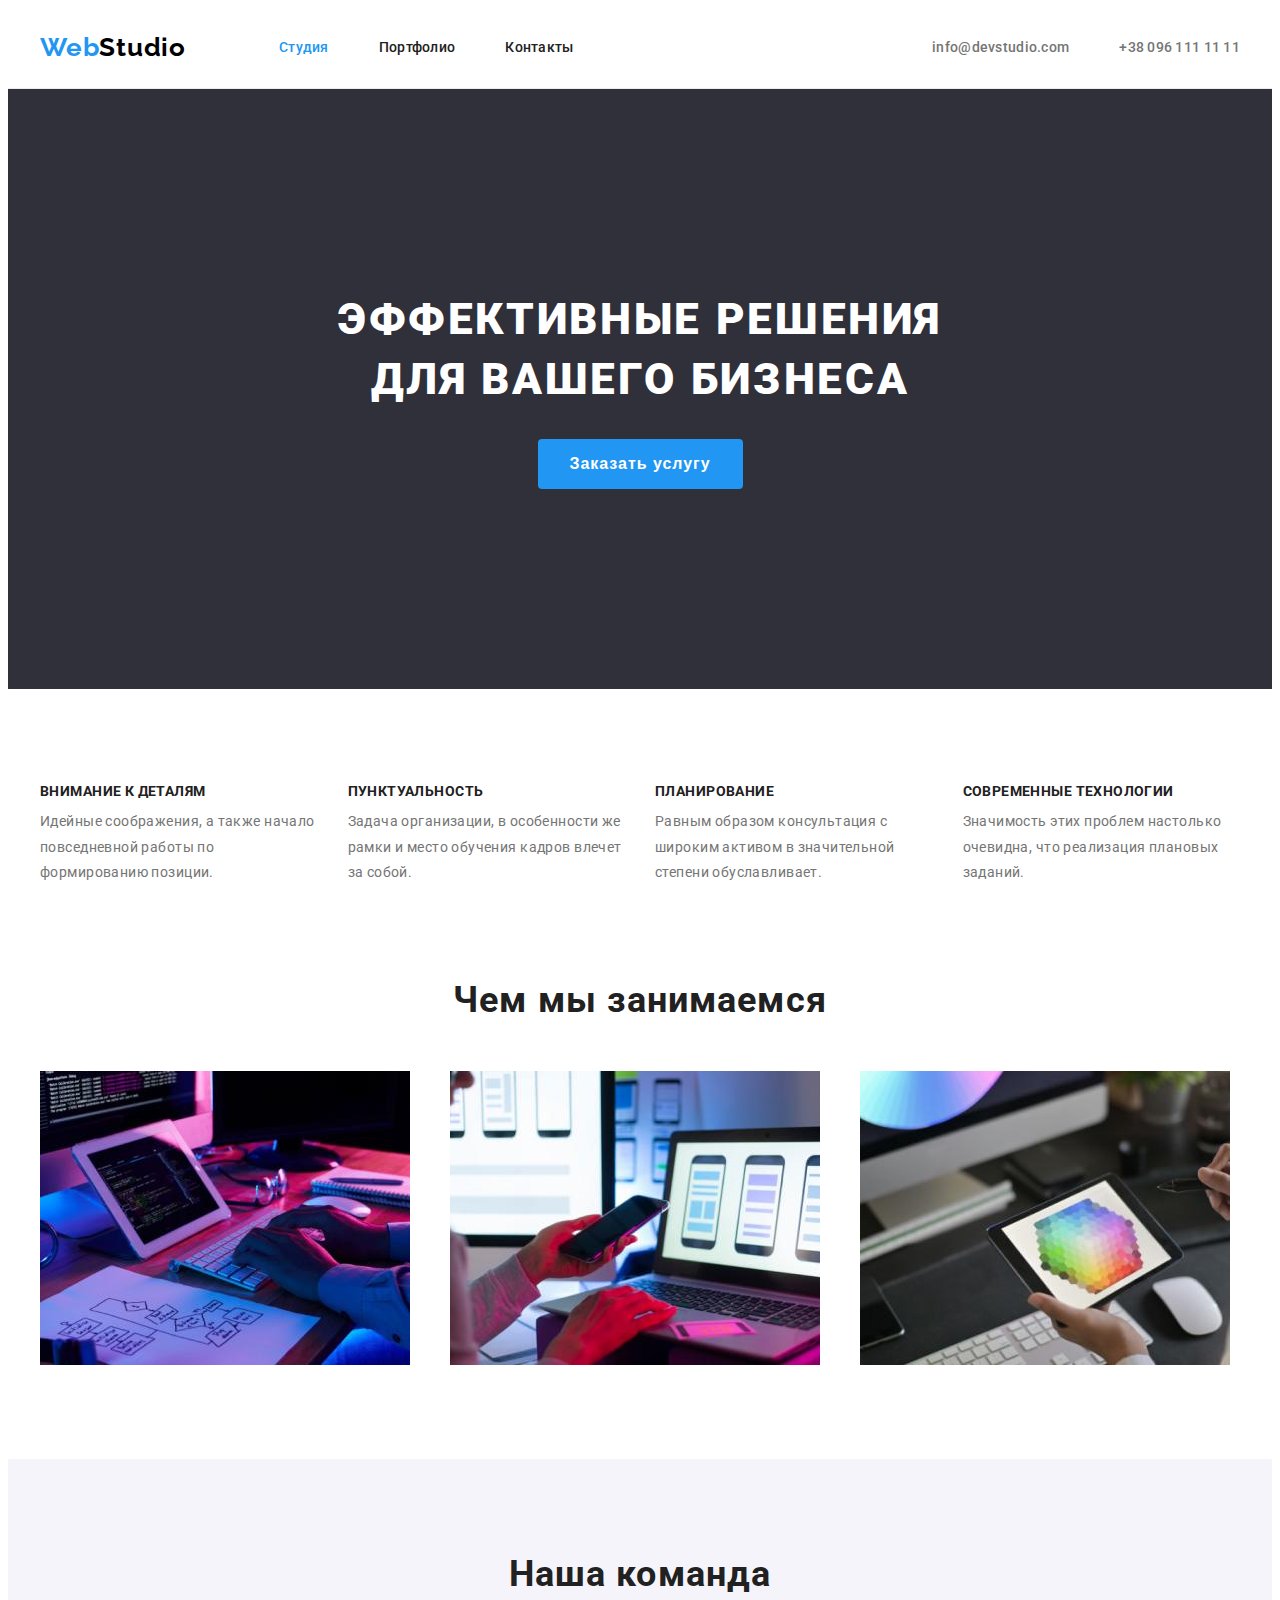
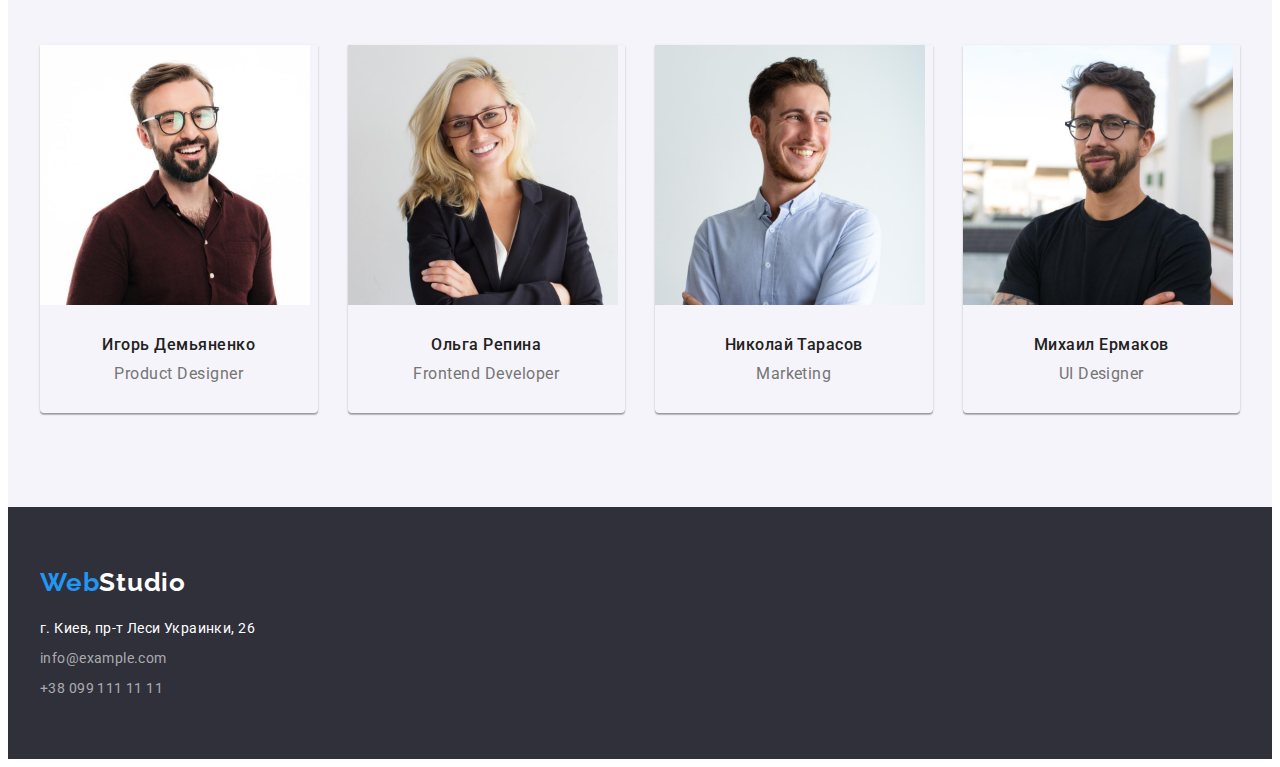
==== index.html @ 8ece24b6 "Copies all files from repository goit-markup-hw-03 to repository goit-markup-hw-04" ====
<!DOCTYPE html>
<html lang="ru">
  <head>
    <meta charset="UTF-8" />
    <meta http-equiv="X-UA-Compatible" content="IE=edge" />
    <meta name="viewport" content="width=device-width, initial-scale=1.0" />
    <title>Веб Студия</title>
    <link
      rel="stylesheet"
      href="https://cdnjs.cloudflare.com/ajax/libs/modern-normalize/1.0.0/modern-normalize.css"
      integrity="sha512-Zx6MlUMKSVJoQ+83OwhdILe8cSEsCzfqThJd7J/VA2UrK6Ctj85p+xzqfyuNXE5B1k25uUdmJ2OzItbBy9GHAQ=="
      crossorigin="anonymous"
    />
    <link rel="preconnect" href="https://fonts.gstatic.com" />
    <link
      href="https://fonts.googleapis.com/css2?family=Raleway:wght@700&family=Roboto:wght@400;500;700;900&display=swap"
      rel="stylesheet"
    />

    <link rel="stylesheet" href="./CSS/styles.css" />
  </head>

  <body>
    <!--Шапка страницы-->
    <header class="header">
      <div class="container">
        <a class="logo link" lang="en" href="./index.html"
          >Web<span class="logo-header-part">Studio</span></a
        >
        <nav class="site-nav">
          <ul class="list">
            <li class="list-item">
              <a class="link action current" href="./index.html">Студия</a>
            </li>
            <li class="list-item">
              <a class="link action" href="./portfolio.html">Портфолио</a>
            </li>
            <li class="list-item">
              <a class="link action" href="">Контакты</a>
            </li>
          </ul>
        </nav>
        <ul class="list header-contacts">
          <li class="list-item">
            <a class="link action" href="mailto:info@devstudio.com"
              >info@devstudio.com</a
            >
          </li>
          <li class="list-item">
            <a class="link action" href="tel:+380961111111"
              >+38 096 111 11 11</a
            >
          </li>
        </ul>
      </div>
    </header>

    <!--Основной контент страницы-->
    <main>
      <!--Секция герой-->

      <section class="hero">
        <h1 class="hero-title">Эффективные решения для вашего бизнеса</h1>
        <button class="hero-btn action-btn" type="button">
          Заказать услугу
        </button>
      </section>

      <!--Секция преимущества компании-->
      <section class="advantages">
        <div class="container">
          <h2 class="visually-hidden">Наши сильные стороны</h2>

          <ul class="list">
            <li class="advantages-item">
              <h3 class="advantages-title">Внимание к деталям</h3>
              <p class="advantages-text">
                Идейные соображения, а также начало повседневной работы по
                формированию позиции.
              </p>
            </li>
            <li class="advantages-item">
              <h3 class="advantages-title">Пунктуальность</h3>
              <p class="advantages-text">
                Задача организации, в особенности же рамки и место обучения
                кадров влечет за собой.
              </p>
            </li>
            <li class="advantages-item">
              <h3 class="advantages-title">Планирование</h3>
              <p class="advantages-text">
                Равным образом консультация с широким активом в значительной
                степени обуславливает.
              </p>
            </li>
            <li class="advantages-item">
              <h3 class="advantages-title">Современные технологии</h3>
              <p class="advantages-text">
                Значимость этих проблем настолько очевидна, что реализация
                плановых заданий.
              </p>
            </li>
          </ul>
        </div>
      </section>

      <!--Секция чем занимается компания-->
      <section class="abilities">
        <div class="container">
          <h2 class="abilities-title">Чем мы занимаемся</h2>
          <ul class="abilities-list list">
            <li class="abilities-item">
              <img
                src="./images/what-we-do/img-box1.jpg"
                alt="Разработчик компании вводит код для серверной части сайта с клавиатуры"
                width="370"
                height="294"
              />
            </li>
            <li class="abilities-item">
              <img
                src="./images/what-we-do/img-box2.jpg"
                alt="Сотрудник компании создает макет интерфейса сайта адаптивный для мобильных устройств"
                width="370"
                height="294"
              />
            </li>
            <li class="abilities-item">
              <img
                src="./images/what-we-do/img-box3.jpg"
                alt="Дизайнер компании подбирает цвет на палитре планшета"
                width="370"
                height="294"
              />
            </li>
          </ul>
        </div>
      </section>

      <!--Секция команда компании-->
      <section class="team">
        <div class="container">
          <h2 class="team-title">Наша команда</h2>
          <ul class="list">
            <li class="team-item">
              <img
                src="./images/command-of-company/demyanenko.jpg"
                alt="Молодой мужчина в очках с аккуратной бородой в тёмной рубашке"
                width="270"
                height="260"
              />
              <div class="team-item-thumb">
                <h3 class="team-member">Игорь Демьяненко</h3>
                <p class="team-member-profesion">Product Designer</p>
              </div>
            </li>

            <li class="team-item">
              <img
                src="./images/command-of-company/repina.jpg"
                alt="Молодая девушка блондинка в очках с красивой улыбкой"
                width="270"
                height="260"
              />
              <div class="team-item-thumb">
                <h3 class="team-member">Ольга Репина</h3>
                <p class="team-member-profesion">Frontend Developer</p>
              </div>
            </li>

            <li class="team-item">
              <img
                src="./images/command-of-company/tarasov.jpg"
                alt="Молодой парень в белой рубашке улыбается"
                width="270"
                height="260"
              />
              <div class="team-item-thumb">
                <h3 class="team-member">Николай Тарасов</h3>
                <p class="team-member-profesion">Marketing</p>
              </div>
            </li>

            <li class="team-item">
              <img
                src="./images/command-of-company/ermakov.jpg"
                alt="Молодой парень с короткой бородой в очках и черной футболке"
                width="270"
                height="260"
              />
              <div class="team-item-thumb">
                <h3 class="team-member">Михаил Ермаков</h3>
                <p class="team-member-profesion">UI Designer</p>
              </div>
            </li>
          </ul>
        </div>
      </section>
    </main>

    <!--Подвал страницы-->
    <footer class="footer">
      <div class="container">
        <a class="logo link" href="./index.html"
          >Web<span class="logo-footer-part">Studio</span></a
        >
        <address class="address">
          <p class="address-text">г. Киев, пр-т Леси Украинки, 26</p>
          <ul class="list footer-contacts">
            <li class="item">
              <a class="link" href="mailto:info@example.com"
                >info@example.com</a
              >
            </li>
            <li class="item">
              <a class="link" href="tel:+380991111111">+38 099 111 11 11</a>
            </li>
          </ul>
        </address>
      </div>
    </footer>
  </body>
</html>
---- CSS/styles.css ----
:root {
  /* Паддинги секций */
  --section-pdg: 94px;

  /* Основной зазор */
  --primary-gap: 30px;

  /* Шрифты */
  --primary-font: 'Roboto', sans-serif;
  --secondary-font: 'Raleway', sans-serif;

  /* Фоны */
  --primary-bgc: #ffffff;
  --footer-bgc: #2f303a;
  /* Фон кнопок фильтра и фон секции команды*/
  --secondary-bgc: #f5f4fa;

  /* Заголовки h2-h3, текст кнопок фильтра, текст навигации в шапке */
  --main-title-color: #212121;

  /* Основной текст, контакты в шапке */
  --paragraph-color: #757575;

  /* Цвета логотипа */
  --primary-part-logo-color: #2196f3;
  --header-part-logo-color: #000000;
  --footer-part-logo-color: #ffffff;

  /* Состояние активности: ссылки (текст), кнопки фильтра (фон) */
  --action-color: #2196f3;

  /* Фон кнопки героя при наведении */
  --hero-btn-action-bgc: #188ce8;

  /* Почта и телефон в подвале */
  --fotter-contacts-color: rgba(255, 255, 255, 0.6);

  /* Рамка карточек проектов в портфолио */
  --project-border-color: #eeeeee;
}

body {
  font-family: var(--primary-font);
  background-color: var(--primary-bgc);
}

h1,
h2,
h3,
h4,
h5,
h6,
p {
  margin: 0;
}

ul,
ol {
  margin: 0;
  padding: 0;
}

img {
  display: block;
  max-width: 100%;
  height: auto;
}

.list {
  list-style: none;
}

.link {
  text-decoration: none;
}

.container {
  max-width: 1200px;
  padding-left: 15px;
  padding-right: 15px;
  margin: 0 auto;
}

/* ===========ЛОГО============= */
.logo {
  margin-right: 93px;
  padding: 24px 0;
  font-family: var(--secondary-font);
  font-size: 26px;
  line-height: 1.2;
  font-weight: 700;
  letter-spacing: 0.03em;
  color: #2196f3;
}

.logo-header-part {
  color: #000000;
}

.logo-footer-part {
  color: #ffffff;
}

.footer .logo {
  padding: 0;
  margin-right: 0;
}

/* =============КОНЕЦ ЛОГО============== */

/* ===============ШАПКА========================= */
.header {
  border-bottom: 1px solid #ececec;
}

.header .link {
  display: block;
}

.site-nav .link {
  padding: 32px 0;
}

.site-nav .link,
.header-contacts .link {
  font-weight: 500;
  font-size: 14px;
  line-height: 1.14;
  letter-spacing: 0.02em;
  color: #212121;
}

.header-contacts .link {
  color: #757575;
}

.action:hover,
.action:focus {
  color: var(--action-color);
}

.site-nav .current {
  color: var(--action-color);
}

.header .container {
  display: flex;
  align-items: center;
}

.site-nav .list {
  display: flex;
}

.header .list-item:not(:last-child) {
  margin-right: 50px;
}

.header-contacts {
  display: flex;
  margin-left: auto;
  align-items: center;
}

/* ===================КОНЕЦ ШАПКИ================== */

/* =================ГЕРОЙ===================== */
.hero {
  padding: 200px 0;
  background-color: var(--footer-bgc);
  text-align: center;
}

.hero-title {
  margin: 0 auto;
  width: 696px;
  margin-bottom: 30px;
  font-weight: 900;
  font-size: 44px;
  line-height: 1.363636363636364;
  text-transform: uppercase;
  letter-spacing: 0.06em;
  color: #ffffff;
}

.hero-btn {
  min-width: 200px;
  padding: 10px 32px;
  font-weight: 700;
  font-size: 16px;
  line-height: 1.875;
  text-align: center;
  letter-spacing: 0.06em;
  color: #ffffff;
  background-color: #2196f3;
  border: transparent;
  border-radius: 4px;
  cursor: pointer;
}

.action-btn:hover,
.action-btn:focus {
  background-color: var(--hero-btn-action-bgc);
}
/* ===============КОНЕЦ ГЕРОЯ=================== */

/* ================ПРЕИМУЩЕСТВА================ */
.advantages {
  padding: var(--section-pdg) 0;
}

/* Скрытый заголовок секции */
.visually-hidden {
  position: absolute !important;
  clip: rect(1px 1px 1px 1px); /* IE6 IE7 */
  clip: rect(1px 1px 1px 1px);
  padding: 0 !important;
  border: 0 !important;
  height: 1px !important;
  width: 1px !important;
  overflow: hidden;
}

.advantages-title {
  margin-bottom: 10px;
  font-weight: 700;
  font-size: 14px;
  line-height: 1.1721;
  letter-spacing: 0.03em;
  text-transform: uppercase;
  color: var(--main-title-color);
}

.advantages-text {
  font-weight: 400;
  font-size: 14px;
  line-height: 1.8;
  letter-spacing: 0.03em;
  color: var(--paragraph-color);
}

.advantages .list {
  display: flex;
  flex-wrap: wrap;
  justify-content: center;
  margin-top: calc(-1 * var(--primary-gap));
  margin-left: calc(-1 * var(--primary-gap));
}

.advantages-item {
  margin-top: var(--primary-gap);
  margin-left: var(--primary-gap);
  flex-basis: calc(100% / 4 - var(--primary-gap));
}

/* ==============КОНЕЦ ПРЕИМУЩЕСТВА=============== */

/* ============ВОЗМОЖНОСТИ и КОМАНДА==============*/
.abilities-title,
.team-title {
  margin-bottom: 50px;
  font-weight: 700;
  font-size: 36px;
  line-height: 1.17;
  text-align: center;
  letter-spacing: 0.03em;
  color: var(--main-title-color);
}

.abilities {
  padding: 0 0 var(--section-pdg);
}

.abilities-list {
  display: flex;
  flex-wrap: wrap;
  justify-content: center;
  margin-top: calc(-1 * var(--primary-gap));
  margin-left: calc(-1 * var(--primary-gap));
}

.abilities-item {
  margin-top: var(--primary-gap);
  margin-left: var(--primary-gap);
  flex-basis: calc(100% / 3 - var(--primary-gap));
}

.team {
  background-color: var(--secondary-bgc);
  padding: var(--section-pdg) 0;
}

.team-member,
.team-member-profesion {
  font-weight: 500;
  font-size: 16px;
  line-height: 1.19;
  text-align: center;
  letter-spacing: 0.03em;
  color: var(--main-title-color);
}

.team-member-profesion {
  font-weight: 400;
  color: var(--paragraph-color);
}

.team-title {
  margin-bottom: 50px;
}

.team .list {
  display: flex;
  flex-wrap: wrap;
  justify-content: center;
  margin-top: calc(-1 * var(--primary-gap));
  margin-left: calc(-1 * var(--primary-gap));
}

.team-item {
  margin-top: var(--primary-gap);
  margin-left: var(--primary-gap);
  flex-basis: calc(100% / 4 - var(--primary-gap));
  box-shadow: 0px 1px 3px rgba(0, 0, 0, 0.12), 0px 1px 1px rgba(0, 0, 0, 0.14),
    0px 2px 1px rgba(0, 0, 0, 0.2);
  border-radius: 0px 0px 4px 4px;
}

.team-item-thumb {
  padding: 30px 0;
}

.team-member {
  margin-bottom: 10px;
}

/* КОНЕЦ ВОЗМОЖНОСТИ и КОМАНДА */

/* ПОРТФОЛИО */
.filter-btn {
  font-weight: 500;
  font-size: 16px;
  line-height: 1.625;
  text-align: center;
  letter-spacing: 0.03em;
  color: #212121;
  background-color: var(--secondary-bgc);
  cursor: pointer;
}

.filter-btn:hover,
.filter-btn:focus {
  color: #ffffff;
  background-color: var(--action-color);
  box-shadow: 0px 3px 1px rgba(0, 0, 0, 0.1), 0px 1px 2px rgba(0, 0, 0, 0.08),
    0px 2px 2px rgba(0, 0, 0, 0.12);
}

.project-title {
  font-weight: 700;
  font-size: 18px;
  line-height: 2;
  letter-spacing: 0.06em;
  color: var(--main-title-color);
  margin-bottom: 4px;
}

.project-text {
  font-weight: 400;
  font-size: 16px;
  line-height: 1.875;
  letter-spacing: 0.03em;
  color: var(--paragraph-color);
}

.projects {
  padding: var(--section-pdg) 0;
}

.projects-filter {
  display: flex;
  justify-content: center;
  margin-bottom: 50px;
}

.filter-btn {
  padding: 6px 22px;
  border: none;
  border-radius: 4px;
}

.filter-list-item:not(:last-child) {
  margin-right: 8px;
}

.projects .link {
  display: block;
}

.projects-list {
  display: flex;
  flex-wrap: wrap;
  justify-content: center;
  margin-top: calc(-1 * (var(--primary-gap)));
  margin-left: calc(-1 * (var(--primary-gap)));
}

.projects-list-item {
  margin-top: 30px;
  margin-left: 30px;
  flex-basis: calc(100% / 3 - var(--primary-gap));
}

.projects-item-thumb {
  padding: 20px 23px 19px;
  border: 1px solid #eeeeee;
  border-top: none;
}

/* КОНЕЦ ПОРТФОЛИО */

/* ПОДВАЛ */
.footer {
  background-color: var(--footer-bgc);
  padding: 60px 0;
}

.footer .logo {
  display: block;
  margin-bottom: 20px;
}

.address-text,
.footer-contacts .item {
  margin-bottom: 9px;
}

.footer-contacts .item:last-child {
  margin-bottom: 0px;
}

.address {
  font-weight: 400;
  font-style: normal;
  font-size: 14px;
  line-height: 1.5;
  letter-spacing: 0.03em;
  color: #ffffff;
}

.address .link {
  color: rgba(255, 255, 255, 0.6);
}
/* КОНЕЦ ПОДВАЛА */
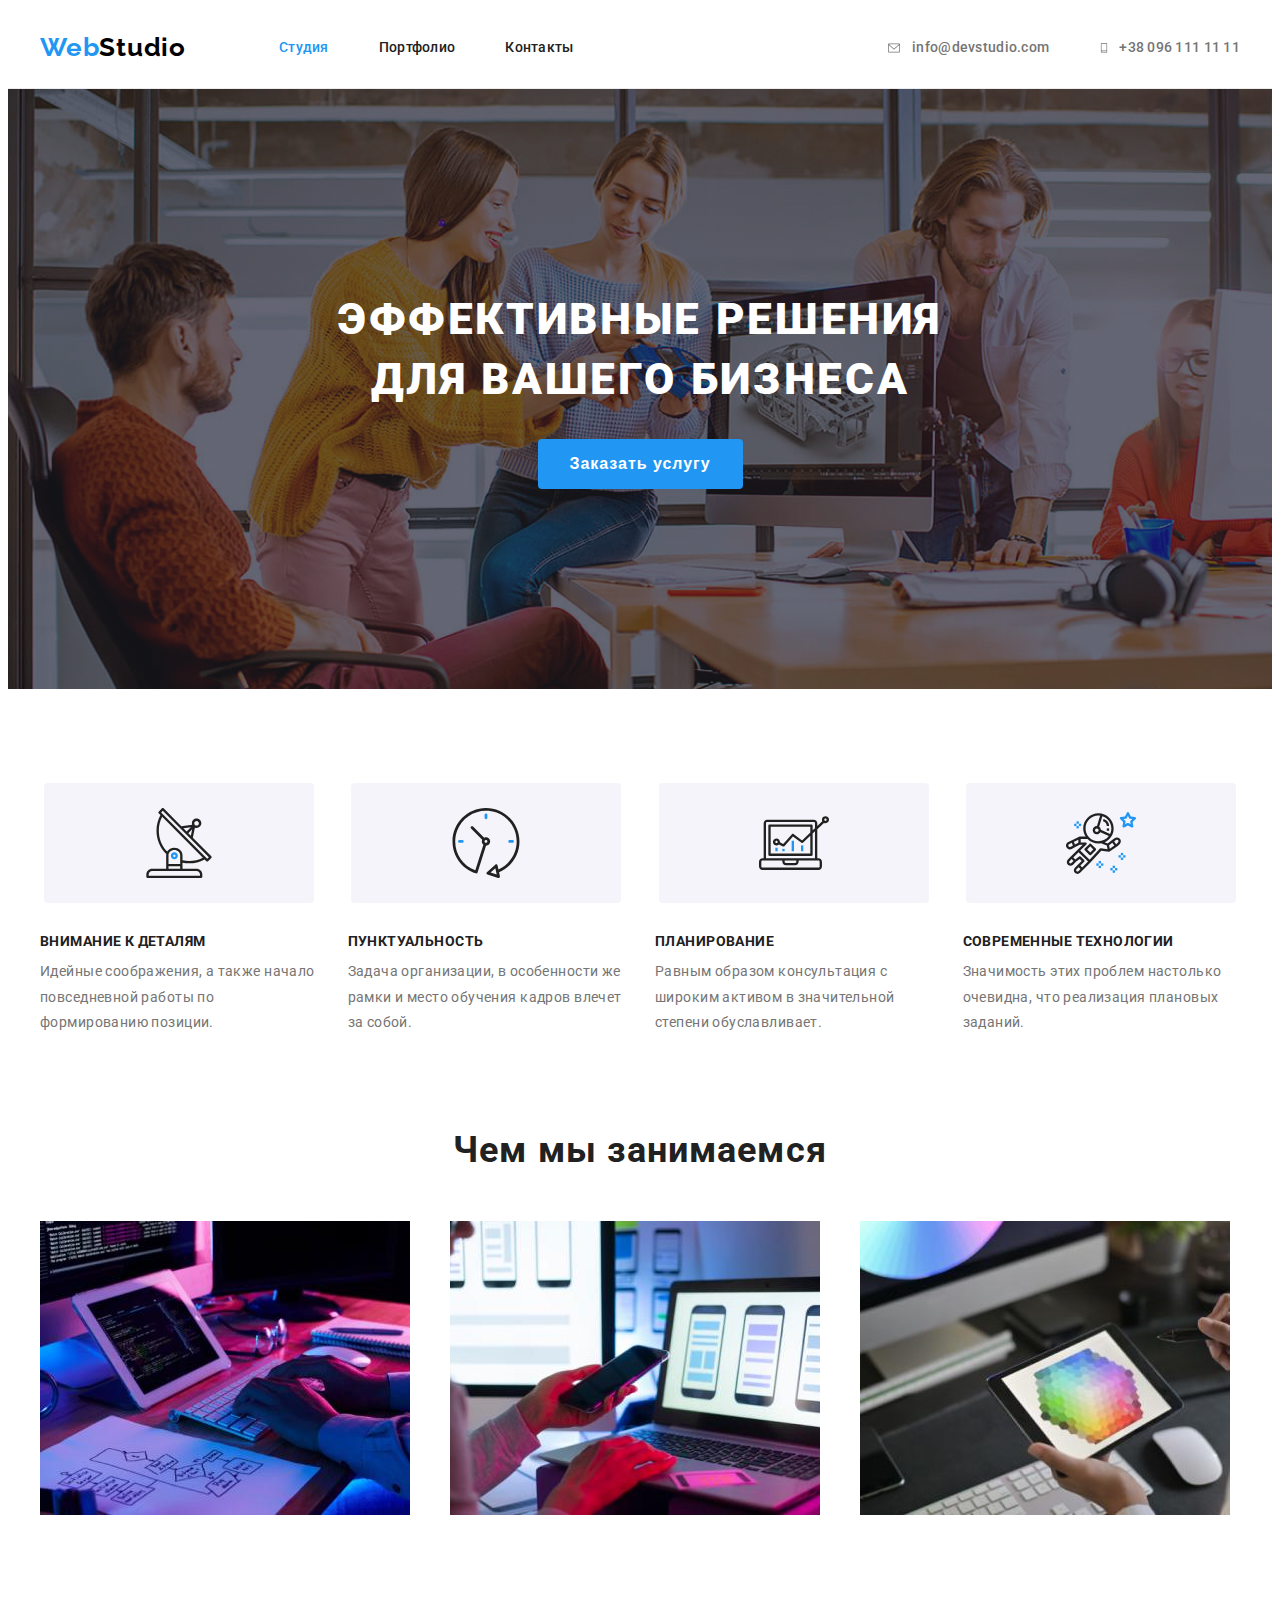
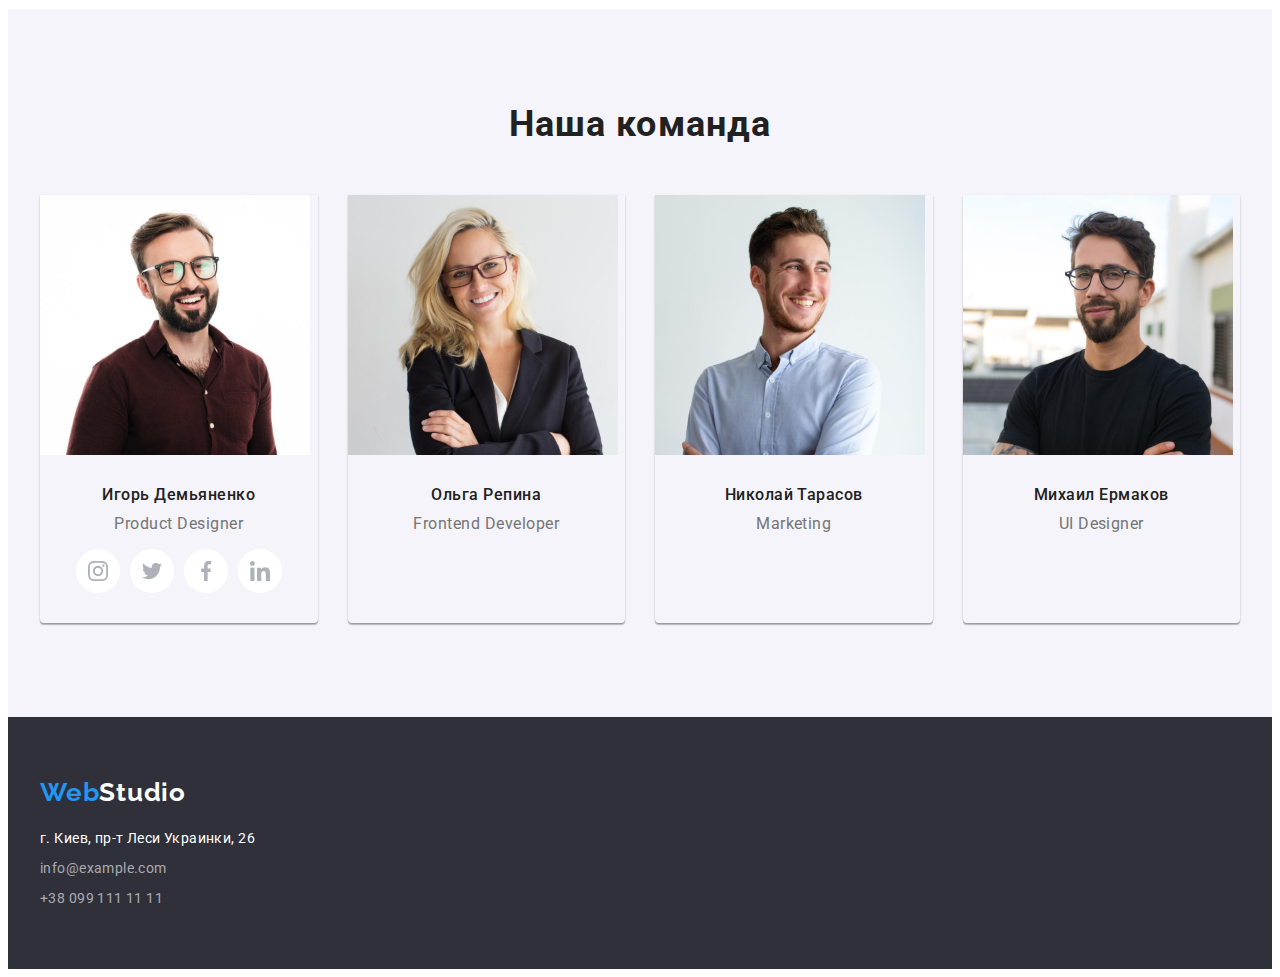
==== commit 75833fe3: "Adds a background to the hero section" ====
--- a/index.html
+++ b/index.html
@@ -42,13 +42,19 @@
         </nav>
         <ul class="list header-contacts">
           <li class="list-item">
-            <a class="link action" href="mailto:info@devstudio.com"
-              >info@devstudio.com</a
+            <a class="link action" href="mailto:info@devstudio.com">
+              <svg class="contacts-icon" width="16" height="12">
+                <use href="./images/sprite.svg#icon-mail"></use>
+              </svg>
+              info@devstudio.com</a
             >
           </li>
           <li class="list-item">
-            <a class="link action" href="tel:+380961111111"
-              >+38 096 111 11 11</a
+            <a class="link action" href="tel:+380961111111">
+              <svg class="contacts-icon" width="10" height="16">
+                <use href="./images/sprite.svg#icon-phone"></use>
+              </svg>
+              +38 096 111 11 11</a
             >
           </li>
         </ul>
@@ -73,6 +79,11 @@
 
           <ul class="list">
             <li class="advantages-item">
+              <div class="advantages-icon-box">
+                <svg class="advantages-icon">
+                  <use href="./images/sprite.svg#icon-antenna"></use>
+                </svg>
+              </div>
               <h3 class="advantages-title">Внимание к деталям</h3>
               <p class="advantages-text">
                 Идейные соображения, а также начало повседневной работы по
@@ -80,6 +91,11 @@
               </p>
             </li>
             <li class="advantages-item">
+              <div class="advantages-icon-box">
+                <svg class="advantages-icon">
+                  <use href="./images/sprite.svg#icon-clock"></use>
+                </svg>
+              </div>
               <h3 class="advantages-title">Пунктуальность</h3>
               <p class="advantages-text">
                 Задача организации, в особенности же рамки и место обучения
@@ -87,6 +103,11 @@
               </p>
             </li>
             <li class="advantages-item">
+              <div class="advantages-icon-box">
+                <svg class="advantages-icon">
+                  <use href="./images/sprite.svg#icon-diagram"></use>
+                </svg>
+              </div>
               <h3 class="advantages-title">Планирование</h3>
               <p class="advantages-text">
                 Равным образом консультация с широким активом в значительной
@@ -94,6 +115,11 @@
               </p>
             </li>
             <li class="advantages-item">
+              <div class="advantages-icon-box">
+                <svg class="advantages-icon">
+                  <use href="./images/sprite.svg#icon-astronaut"></use>
+                </svg>
+              </div>
               <h3 class="advantages-title">Современные технологии</h3>
               <p class="advantages-text">
                 Значимость этих проблем настолько очевидна, что реализация
@@ -141,7 +167,7 @@
       <section class="team">
         <div class="container">
           <h2 class="team-title">Наша команда</h2>
-          <ul class="list">
+          <ul class="list team-list">
             <li class="team-item">
               <img
                 src="./images/command-of-company/demyanenko.jpg"
@@ -152,6 +178,36 @@
               <div class="team-item-thumb">
                 <h3 class="team-member">Игорь Демьяненко</h3>
                 <p class="team-member-profesion">Product Designer</p>
+                <ul class="list list-social-link">
+                  <li class="item">
+                    <a class="link" href="">
+                      <svg class="social-icon">
+                        <use href="./images/sprite.svg#icon-instagram"></use>
+                      </svg>
+                    </a>
+                  </li>
+                  <li class="item">
+                    <a class="link" href="">
+                      <svg class="social-icon">
+                        <use href="./images/sprite.svg#icon-twitter"></use>
+                      </svg>
+                    </a>
+                  </li>
+                  <li class="item">
+                    <a href="" class="link">
+                      <svg class="social-icon">
+                        <use href="./images/sprite.svg#icon-facebook"></use>
+                      </svg>
+                    </a>
+                  </li>
+                  <li class="item">
+                    <a href="" class="link">
+                      <svg class="social-icon">
+                        <use href="./images/sprite.svg#icon-linkedin"></use>
+                      </svg>
+                    </a>
+                  </li>
+                </ul>
               </div>
             </li>
 
--- a/CSS/styles.css
+++ b/CSS/styles.css
@@ -132,6 +132,13 @@
 
 .header-contacts .link {
   color: #757575;
+  display: flex;
+  align-items: center;
+}
+
+.contacts-icon {
+  fill: currentColor;
+  margin-right: 10px;
 }
 
 .action:hover,
@@ -166,8 +173,15 @@
 
 /* =================ГЕРОЙ===================== */
 .hero {
+  max-width: 1600px;
   padding: 200px 0;
-  background-color: var(--footer-bgc);
+  margin: 0 auto;
+  background-color: #c4c4c4;
+  background-image: linear-gradient(
+      rgba(47, 48, 58, 0.4),
+      rgba(47, 48, 58, 0.4)
+    ),
+    url(../images/hero.jpg);
   text-align: center;
 }
 
@@ -221,6 +235,22 @@
   overflow: hidden;
 }
 
+.advantages-icon-box {
+  display: flex;
+  justify-content: center;
+  align-items: center;
+  width: 270px;
+  height: 120px;
+  margin: 0 auto 30px;
+  background-color: var(--secondary-bgc);
+  border-radius: 4px;
+}
+
+.advantages-icon {
+  width: 70px;
+  height: 70px;
+}
+
 .advantages-title {
   margin-bottom: 10px;
   font-weight: 700;
@@ -303,13 +333,14 @@
 .team-member-profesion {
   font-weight: 400;
   color: var(--paragraph-color);
+  margin-bottom: 16px;
 }
 
 .team-title {
   margin-bottom: 50px;
 }
 
-.team .list {
+.team .team-list {
   display: flex;
   flex-wrap: wrap;
   justify-content: center;
@@ -334,6 +365,38 @@
   margin-bottom: 10px;
 }
 
+.social-icon {
+  width: 20px;
+  height: 20px;
+  fill: #afb1b8;
+}
+
+.list-social-link {
+  display: flex;
+  justify-content: center;
+  align-items: center;
+}
+
+.list-social-link .link {
+  width: 44px;
+  height: 44px;
+  display: flex;
+  justify-content: center;
+  align-items: center;
+  background-color: #ffffff;
+  border-radius: 50%;
+  fill: #ffffff;
+}
+
+.list-social-link .link:hover {
+  background-color: var(--action-color);
+  fill: currentColor;
+}
+
+.list-social-link > .item:not(:last-child) {
+  margin-right: 10px;
+}
+
 /* КОНЕЦ ВОЗМОЖНОСТИ и КОМАНДА */
 
 /* ПОРТФОЛИО */
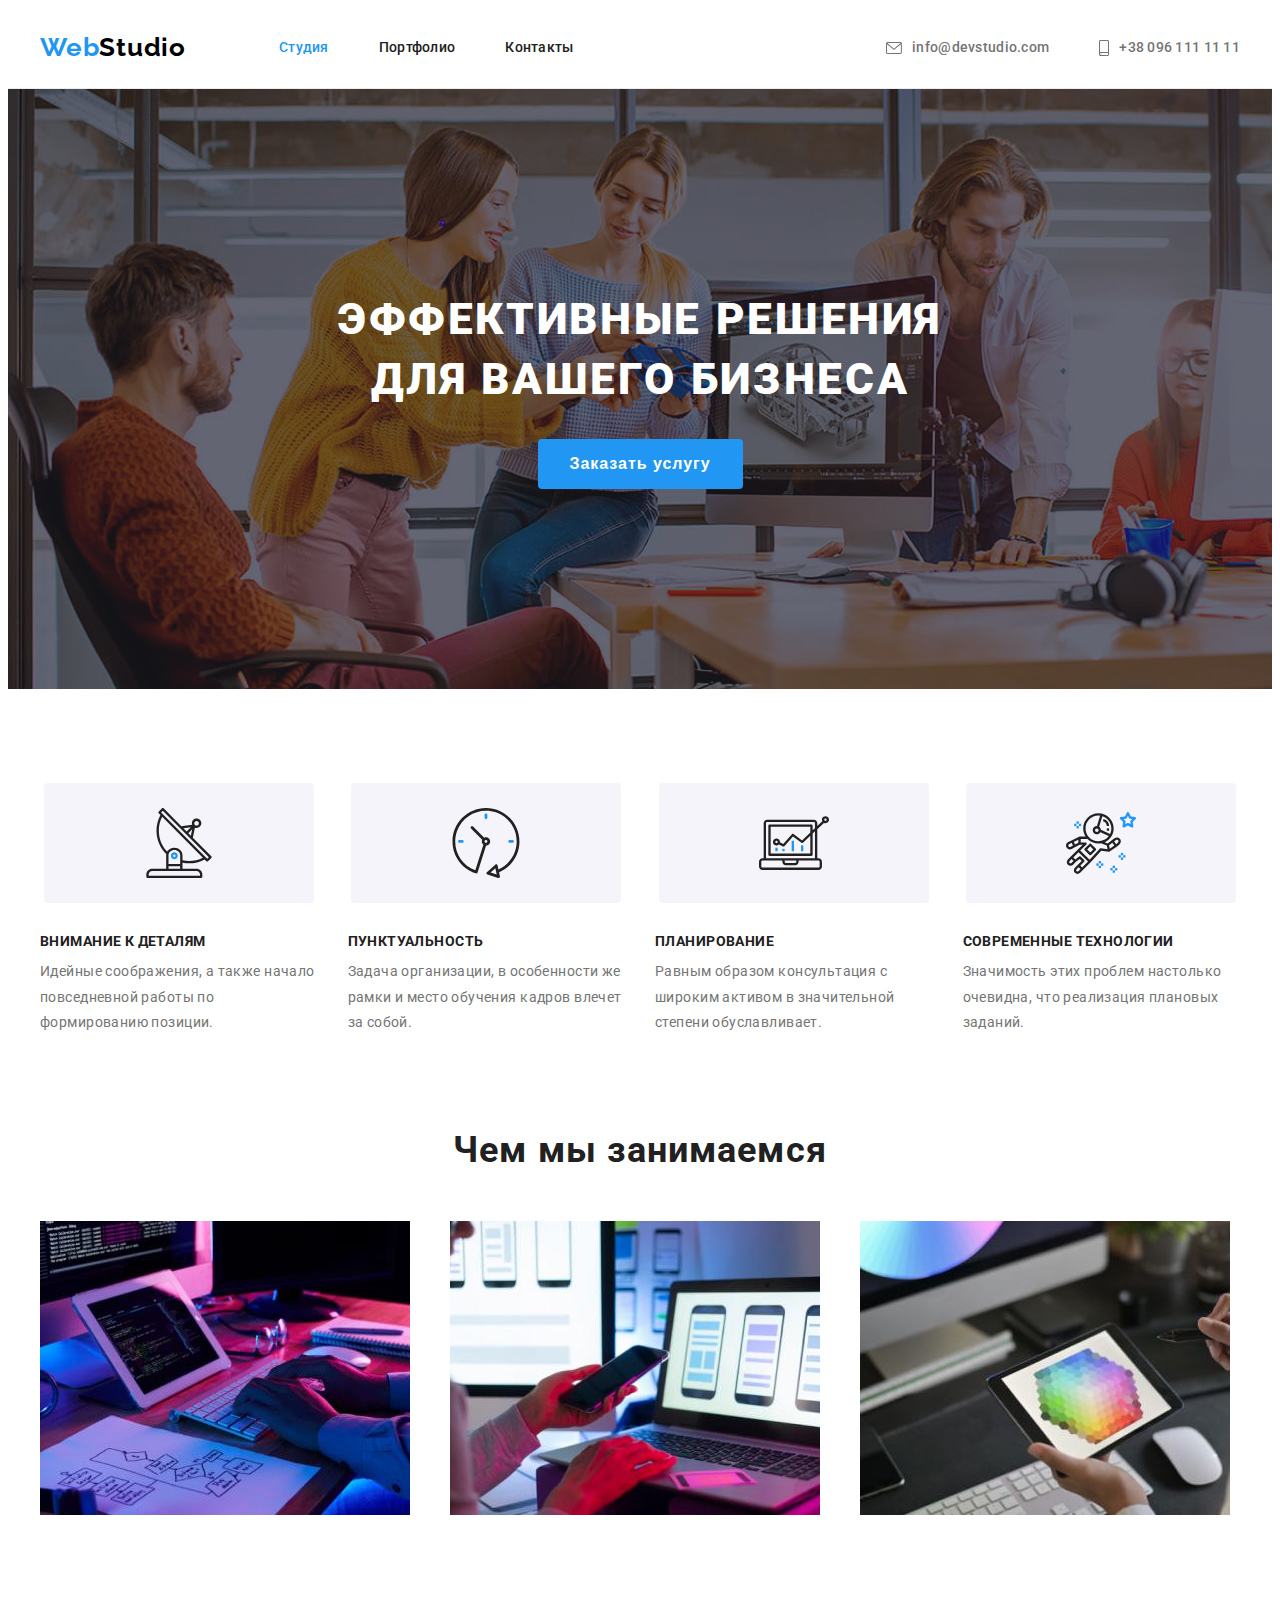
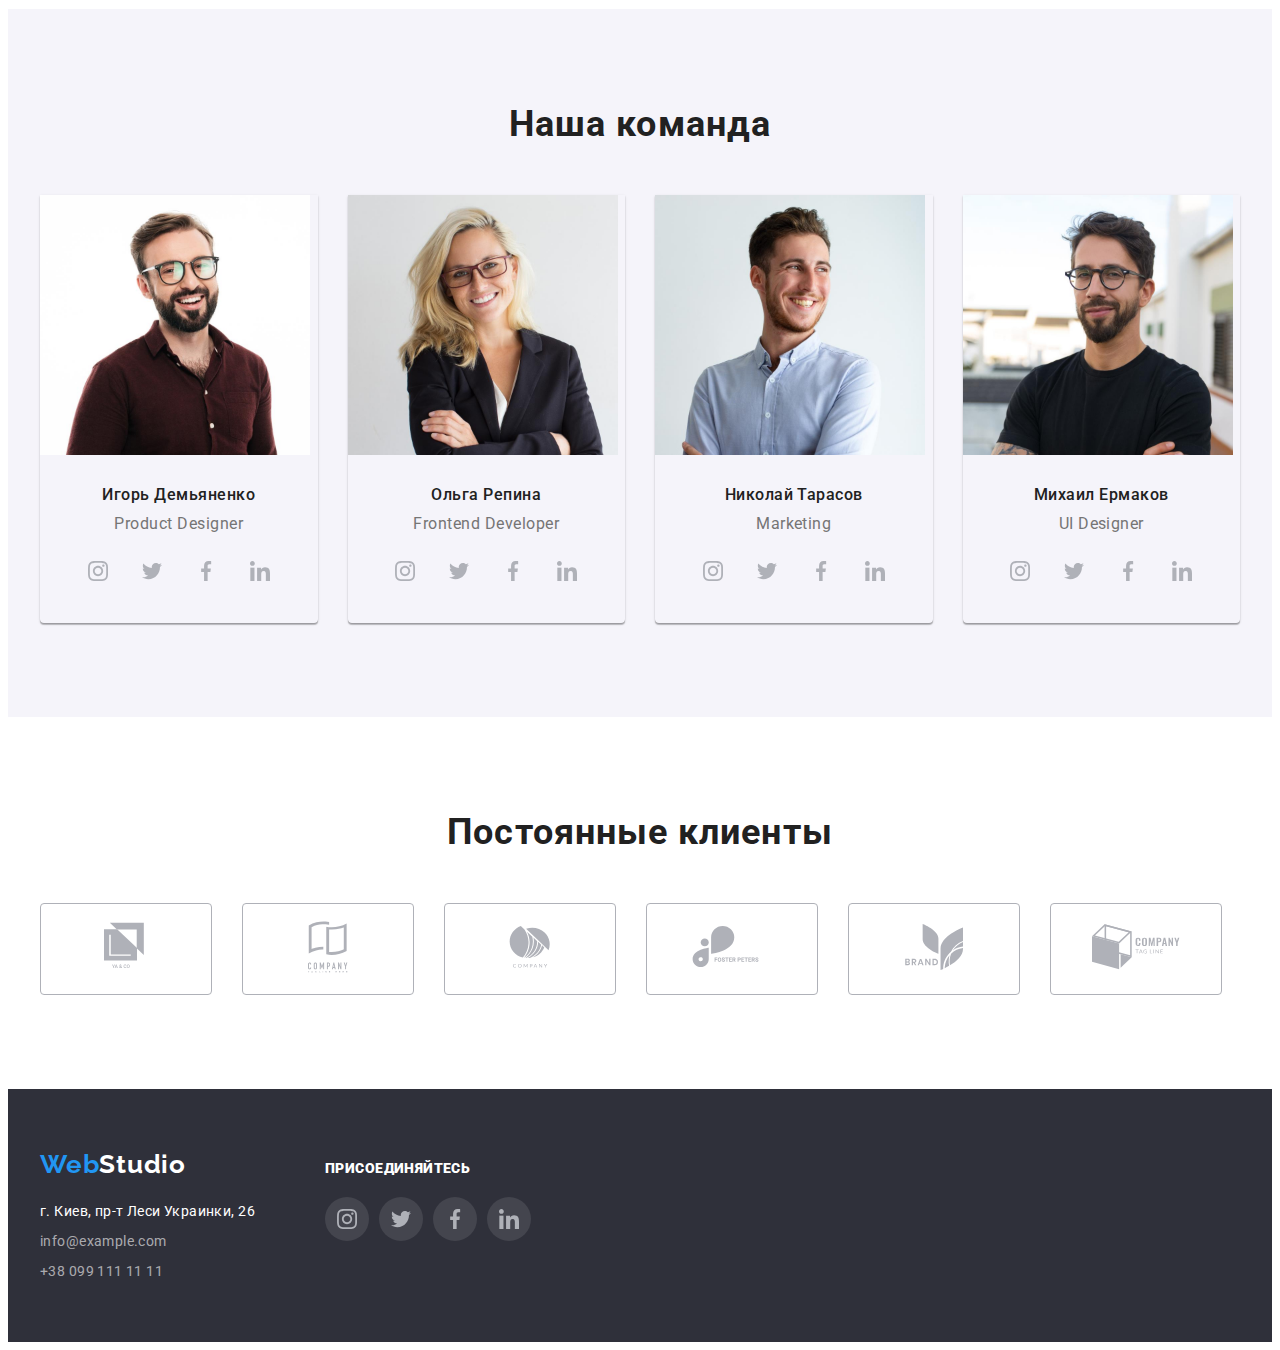
==== commit 3dcac8b3: "Added all icons and section of regular client" ====
--- a/index.html
+++ b/index.html
@@ -52,7 +52,7 @@
           <li class="list-item">
             <a class="link action" href="tel:+380961111111">
               <svg class="contacts-icon" width="10" height="16">
-                <use href="./images/sprite.svg#icon-phone"></use>
+                <use href="./images/sprite.svg#icon-smartphone"></use>
               </svg>
               +38 096 111 11 11</a
             >
@@ -221,6 +221,36 @@
               <div class="team-item-thumb">
                 <h3 class="team-member">Ольга Репина</h3>
                 <p class="team-member-profesion">Frontend Developer</p>
+                <ul class="list list-social-link">
+                  <li class="item">
+                    <a class="link" href="">
+                      <svg class="social-icon">
+                        <use href="./images/sprite.svg#icon-instagram"></use>
+                      </svg>
+                    </a>
+                  </li>
+                  <li class="item">
+                    <a class="link" href="">
+                      <svg class="social-icon">
+                        <use href="./images/sprite.svg#icon-twitter"></use>
+                      </svg>
+                    </a>
+                  </li>
+                  <li class="item">
+                    <a href="" class="link">
+                      <svg class="social-icon">
+                        <use href="./images/sprite.svg#icon-facebook"></use>
+                      </svg>
+                    </a>
+                  </li>
+                  <li class="item">
+                    <a href="" class="link">
+                      <svg class="social-icon">
+                        <use href="./images/sprite.svg#icon-linkedin"></use>
+                      </svg>
+                    </a>
+                  </li>
+                </ul>
               </div>
             </li>
 
@@ -234,6 +264,36 @@
               <div class="team-item-thumb">
                 <h3 class="team-member">Николай Тарасов</h3>
                 <p class="team-member-profesion">Marketing</p>
+                <ul class="list list-social-link">
+                  <li class="item">
+                    <a class="link" href="">
+                      <svg class="social-icon">
+                        <use href="./images/sprite.svg#icon-instagram"></use>
+                      </svg>
+                    </a>
+                  </li>
+                  <li class="item">
+                    <a class="link" href="">
+                      <svg class="social-icon">
+                        <use href="./images/sprite.svg#icon-twitter"></use>
+                      </svg>
+                    </a>
+                  </li>
+                  <li class="item">
+                    <a href="" class="link">
+                      <svg class="social-icon">
+                        <use href="./images/sprite.svg#icon-facebook"></use>
+                      </svg>
+                    </a>
+                  </li>
+                  <li class="item">
+                    <a href="" class="link">
+                      <svg class="social-icon">
+                        <use href="./images/sprite.svg#icon-linkedin"></use>
+                      </svg>
+                    </a>
+                  </li>
+                </ul>
               </div>
             </li>
 
@@ -247,7 +307,88 @@
               <div class="team-item-thumb">
                 <h3 class="team-member">Михаил Ермаков</h3>
                 <p class="team-member-profesion">UI Designer</p>
-              </div>
+                <ul class="list list-social-link">
+                  <li class="item">
+                    <a class="link" href="">
+                      <svg class="social-icon">
+                        <use href="./images/sprite.svg#icon-instagram"></use>
+                      </svg>
+                    </a>
+                  </li>
+                  <li class="item">
+                    <a class="link" href="">
+                      <svg class="social-icon">
+                        <use href="./images/sprite.svg#icon-twitter"></use>
+                      </svg>
+                    </a>
+                  </li>
+                  <li class="item">
+                    <a href="" class="link">
+                      <svg class="social-icon">
+                        <use href="./images/sprite.svg#icon-facebook"></use>
+                      </svg>
+                    </a>
+                  </li>
+                  <li class="item">
+                    <a href="" class="link">
+                      <svg class="social-icon">
+                        <use href="./images/sprite.svg#icon-linkedin"></use>
+                      </svg>
+                    </a>
+                  </li>
+                </ul>
+              </div>
+            </li>
+          </ul>
+        </div>
+      </section>
+
+      <!-- Секция постоянные клиенты -->
+      <section class="regular-customers">
+        <div class="container">
+          <h2 class="regular-customers-title">Постоянные клиенты</h2>
+          <ul class="list regular-customers-list">
+            <li class="regular-customers-item">
+              <a href="" class="link action first-link">
+                <svg class="icon" width="44" height="50">
+                  <use href="./images/sprite.svg#icon-logo-1"></use>
+                </svg>
+              </a>
+            </li>
+            <li class="regular-customers-item">
+              <a href="" class="link action second-link">
+                <svg class="icon" width="40" height="52">
+                  <use href="./images/sprite.svg#icon-logo-2"></use>
+                </svg>
+              </a>
+            </li>
+            <li class="regular-customers-item">
+              <a href="" class="link action third-link">
+                <svg class="icon" width="42" height="42">
+                  <use href="./images/sprite.svg#icon-logo-3"></use>
+                </svg>
+              </a>
+            </li>
+            <li class="regular-customers-item">
+              <a href="" class="link action fourth-link">
+                <svg class="icon" width="80" height="42">
+                  <use href="./images/sprite.svg#icon-logo-4"></use>
+                </svg>
+              </a>
+            </li>
+            <li class="regular-customers-item">
+              <a href="" class="link action fifth-link">
+                <svg class="icon" width="60" height="46">
+                  <use href="./images/sprite.svg#icon-logo-5"></use>
+                </svg>
+              </a>
+            </li>
+            <li class="regular-customers-item">
+              <a href="" class="link action sixth-link">
+                <svg class="icon" width="88" height="46">
+                  <use href="./images/sprite.svg#icon-logo-6"></use>
+                </svg>
+              </a>
             </li>
           </ul>
         </div>
@@ -257,22 +398,57 @@
     <!--Подвал страницы-->
     <footer class="footer">
       <div class="container">
-        <a class="logo link" href="./index.html"
-          >Web<span class="logo-footer-part">Studio</span></a
-        >
-        <address class="address">
-          <p class="address-text">г. Киев, пр-т Леси Украинки, 26</p>
-          <ul class="list footer-contacts">
+        <div>
+          <a class="logo link" href="./index.html"
+            >Web<span class="logo-footer-part">Studio</span></a
+          >
+          <address class="address">
+            <p class="address-text">г. Киев, пр-т Леси Украинки, 26</p>
+            <ul class="list footer-contacts">
+              <li class="item">
+                <a class="link" href="mailto:info@example.com"
+                  >info@example.com</a
+                >
+              </li>
+              <li class="item">
+                <a class="link" href="tel:+380991111111">+38 099 111 11 11</a>
+              </li>
+            </ul>
+          </address>
+        </div>
+        <div class="join-part">
+          <p class="join-text"><strong>присоединяйтесь</strong></p>
+          <ul class="list list-social-link">
             <li class="item">
-              <a class="link" href="mailto:info@example.com"
-                >info@example.com</a
-              >
+              <a class="link" href="">
+                <svg class="social-icon">
+                  <use href="./images/sprite.svg#icon-instagram"></use>
+                </svg>
+              </a>
             </li>
             <li class="item">
-              <a class="link" href="tel:+380991111111">+38 099 111 11 11</a>
-            </li>
-          </ul>
-        </address>
+              <a class="link" href="">
+                <svg class="social-icon">
+                  <use href="./images/sprite.svg#icon-twitter"></use>
+                </svg>
+              </a>
+            </li>
+            <li class="item">
+              <a href="" class="link">
+                <svg class="social-icon">
+                  <use href="./images/sprite.svg#icon-facebook"></use>
+                </svg>
+              </a>
+            </li>
+            <li class="item">
+              <a href="" class="link">
+                <svg class="social-icon">
+                  <use href="./images/sprite.svg#icon-linkedin"></use>
+                </svg>
+              </a>
+            </li>
+          </ul>
+        </div>
       </div>
     </footer>
   </body>
--- a/CSS/styles.css
+++ b/CSS/styles.css
@@ -131,6 +131,7 @@
 }
 
 .header-contacts .link {
+  padding: 5px 0;
   color: #757575;
   display: flex;
   align-items: center;
@@ -287,7 +288,8 @@
 
 /* ============ВОЗМОЖНОСТИ и КОМАНДА==============*/
 .abilities-title,
-.team-title {
+.team-title,
+.regular-customers-title {
   margin-bottom: 50px;
   font-weight: 700;
   font-size: 36px;
@@ -368,7 +370,6 @@
 .social-icon {
   width: 20px;
   height: 20px;
-  fill: #afb1b8;
 }
 
 .list-social-link {
@@ -383,13 +384,15 @@
   display: flex;
   justify-content: center;
   align-items: center;
-  background-color: #ffffff;
+  background-color: transparent;
   border-radius: 50%;
-  fill: #ffffff;
-}
-
-.list-social-link .link:hover {
+  fill: #afb1b8;
+}
+
+.list-social-link .link:hover,
+.list-social-link .link:focus {
   background-color: var(--action-color);
+  color: #ffffff;
   fill: currentColor;
 }
 
@@ -398,6 +401,71 @@
 }
 
 /* КОНЕЦ ВОЗМОЖНОСТИ и КОМАНДА */
+
+/* ПОСТОЯННЫЕ КЛИЕНТЫ */
+.regular-customers {
+  padding: 94px 0;
+}
+
+.regular-customers-item > .link {
+  display: block;
+  /* padding: 25px 35px; */
+  fill: #afb1b8;
+}
+
+.first-link {
+  padding: 21px 64px;
+}
+
+.second-link {
+  padding: 20px 66px;
+}
+
+.third-link {
+  padding: 25px 65px;
+}
+
+.fourth-link {
+  padding: 25px 46px;
+}
+
+.fifth-link {
+  padding: 23px 56px;
+}
+
+.sixth-link {
+  padding: 23px 42px;
+}
+
+.regular-customers-list {
+  display: flex;
+  flex-wrap: wrap;
+  margin-top: calc(-1 * (var(--primary-gap)));
+  margin-left: calc(-1 * (var(--primary-gap)));
+}
+
+.regular-customers-item {
+  display: flex;
+  justify-content: center;
+  align-items: center;
+  border: 1px solid #afb1b8;
+  border-radius: 4px;
+  margin-top: var(--primary-gap);
+  margin-left: var(--primary-gap);
+  width: 170px;
+  height: 90px;
+}
+
+.regular-customers-item > .action:hover,
+.regular-customers-item > .action:focus,
+.regular-customers-item:hover,
+.regular-customers-item:focus {
+  color: var(--action-color);
+  border-color: var(--action-color);
+  fill: currentColor;
+}
+
+/* КОНЕЦ ПОСТОЯННЫЕ КЛИЕНТЫ */
 
 /* ПОРТФОЛИО */
 .filter-btn {
@@ -480,6 +548,11 @@
   border-top: none;
 }
 
+.projects-list-item:hover,
+.projects-list-item:focus {
+  box-shadow: 0px 1px 1px rgba(0, 0, 0, 0.12), 0px 4px 4px rgba(0, 0, 0, 0.06),
+    1px 4px 6px rgba(0, 0, 0, 0.16);
+}
 /* КОНЕЦ ПОРТФОЛИО */
 
 /* ПОДВАЛ */
@@ -514,4 +587,28 @@
 .address .link {
   color: rgba(255, 255, 255, 0.6);
 }
+
+.footer .container {
+  display: flex;
+  align-items: baseline;
+}
+
+.join-part {
+  margin-left: 70px;
+}
+
+.join-text {
+  margin-bottom: 20px;
+  font-weight: 700;
+  font-size: 14px;
+  line-height: 1.1721;
+  letter-spacing: 0.03em;
+  text-transform: uppercase;
+  color: #ffffff;
+}
+
+.join-part .item {
+  background-color: rgba(255, 255, 255, 0.1);
+  border-radius: 50%;
+}
 /* КОНЕЦ ПОДВАЛА */
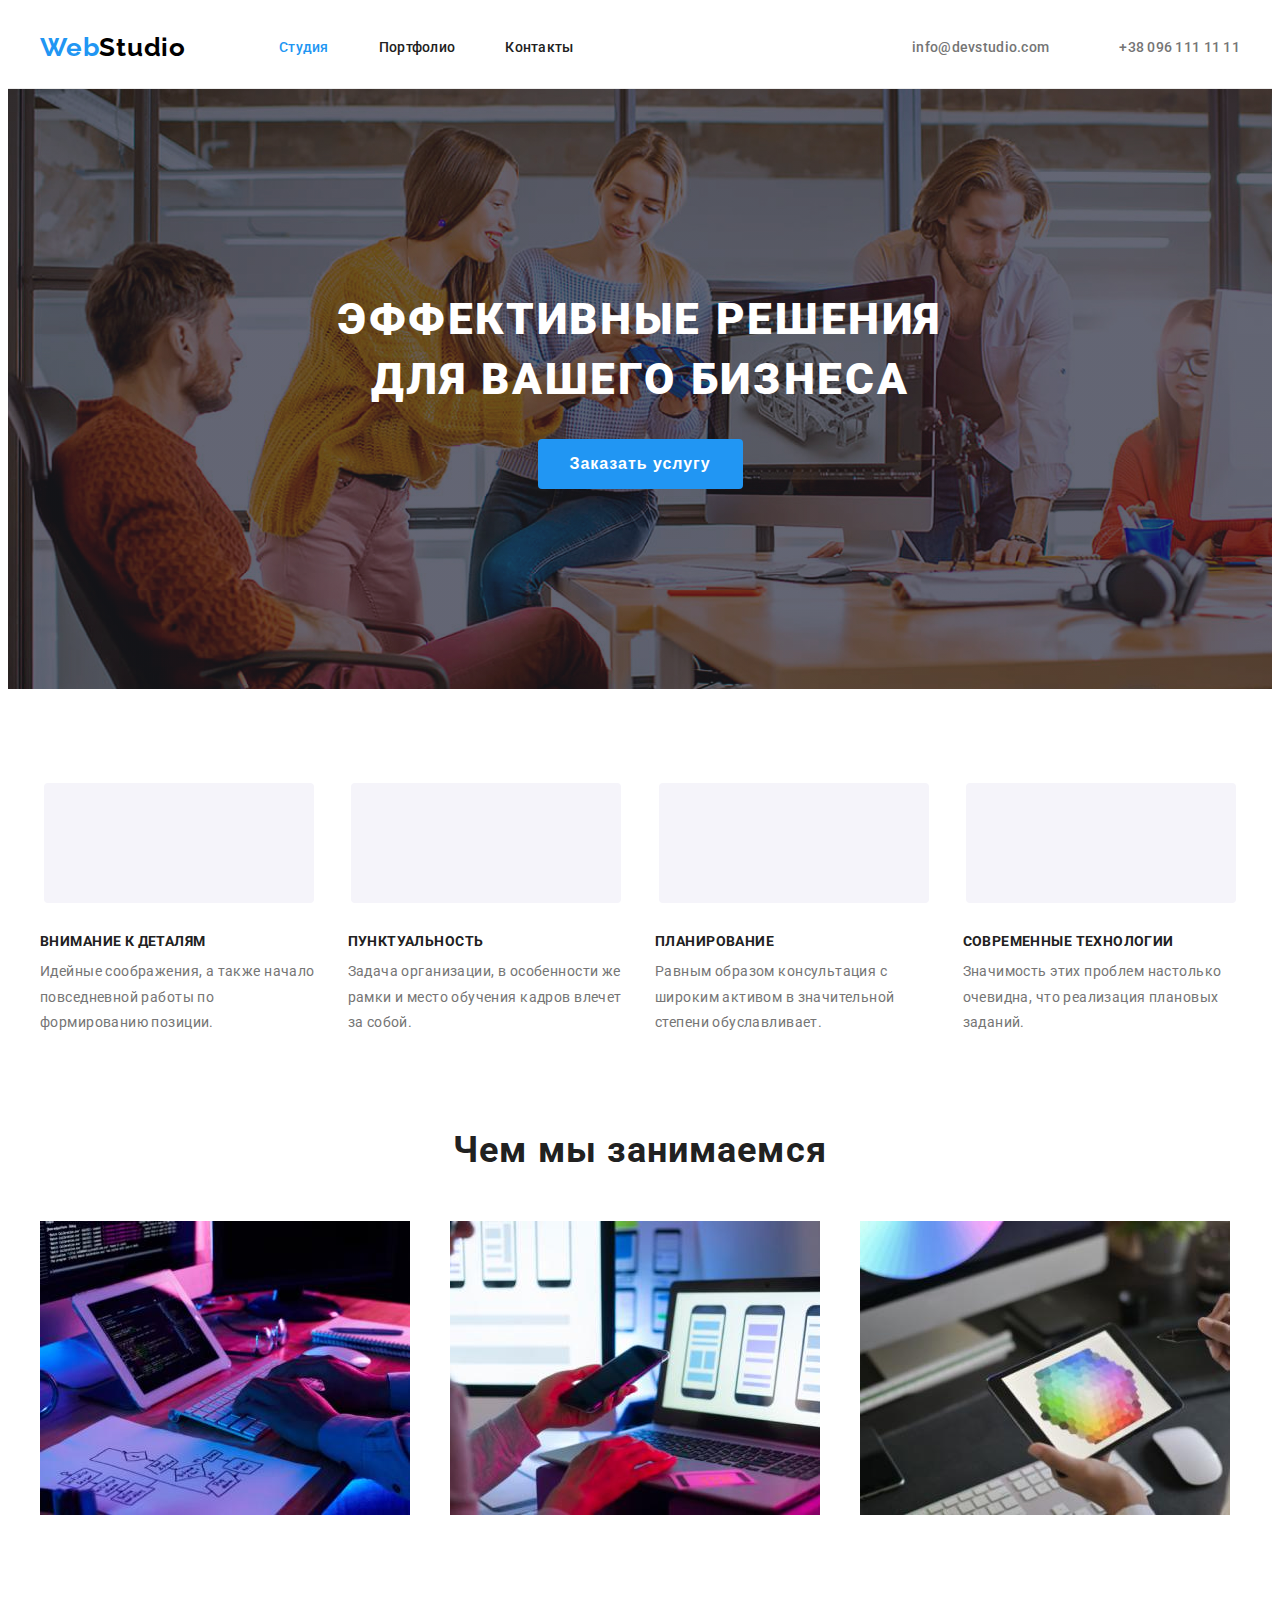
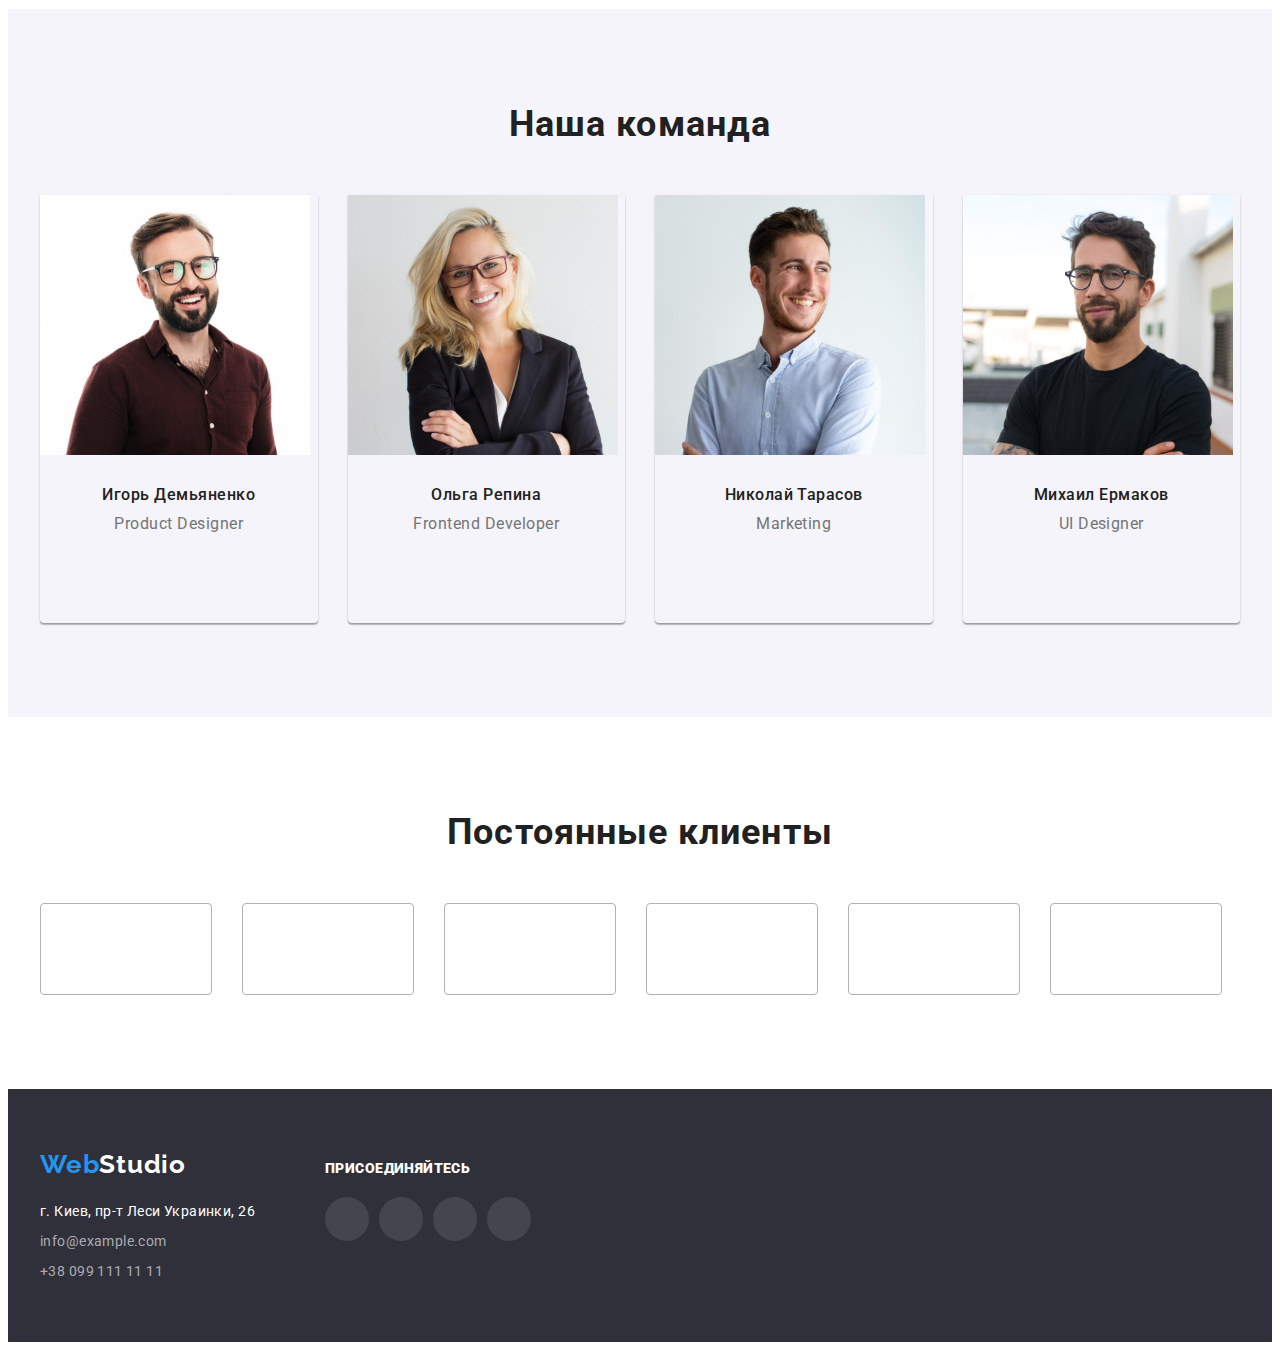
==== commit c41e52bf: "Rename file svg and correct all paths for him" ====
--- a/index.html
+++ b/index.html
@@ -44,7 +44,7 @@
           <li class="list-item">
             <a class="link action" href="mailto:info@devstudio.com">
               <svg class="contacts-icon" width="16" height="12">
-                <use href="./images/sprite.svg#icon-mail"></use>
+                <use href="./images/icons.svg#icon-mail"></use>
               </svg>
               info@devstudio.com</a
             >
@@ -52,7 +52,7 @@
           <li class="list-item">
             <a class="link action" href="tel:+380961111111">
               <svg class="contacts-icon" width="10" height="16">
-                <use href="./images/sprite.svg#icon-smartphone"></use>
+                <use href="./images/icons.svg#icon-smartphone"></use>
               </svg>
               +38 096 111 11 11</a
             >
@@ -80,8 +80,8 @@
           <ul class="list">
             <li class="advantages-item">
               <div class="advantages-icon-box">
-                <svg class="advantages-icon">
-                  <use href="./images/sprite.svg#icon-antenna"></use>
+                <svg class="advantages-icon" width="70" height="70">
+                  <use href="./images/icons.svg#icon-antenna"></use>
                 </svg>
               </div>
               <h3 class="advantages-title">Внимание к деталям</h3>
@@ -92,8 +92,8 @@
             </li>
             <li class="advantages-item">
               <div class="advantages-icon-box">
-                <svg class="advantages-icon">
-                  <use href="./images/sprite.svg#icon-clock"></use>
+                <svg class="advantages-icon" width="70" height="70">
+                  <use href="./images/icons.svg#icon-clock"></use>
                 </svg>
               </div>
               <h3 class="advantages-title">Пунктуальность</h3>
@@ -104,8 +104,8 @@
             </li>
             <li class="advantages-item">
               <div class="advantages-icon-box">
-                <svg class="advantages-icon">
-                  <use href="./images/sprite.svg#icon-diagram"></use>
+                <svg class="advantages-icon" width="70" height="70">
+                  <use href="./images/icons.svg#icon-diagram"></use>
                 </svg>
               </div>
               <h3 class="advantages-title">Планирование</h3>
@@ -116,8 +116,8 @@
             </li>
             <li class="advantages-item">
               <div class="advantages-icon-box">
-                <svg class="advantages-icon">
-                  <use href="./images/sprite.svg#icon-astronaut"></use>
+                <svg class="advantages-icon" width="70" height="70">
+                  <use href="./images/icons.svg#icon-astronaut"></use>
                 </svg>
               </div>
               <h3 class="advantages-title">Современные технологии</h3>
@@ -181,29 +181,29 @@
                 <ul class="list list-social-link">
                   <li class="item">
                     <a class="link" href="">
-                      <svg class="social-icon">
-                        <use href="./images/sprite.svg#icon-instagram"></use>
-                      </svg>
-                    </a>
-                  </li>
-                  <li class="item">
-                    <a class="link" href="">
-                      <svg class="social-icon">
-                        <use href="./images/sprite.svg#icon-twitter"></use>
-                      </svg>
-                    </a>
-                  </li>
-                  <li class="item">
-                    <a href="" class="link">
-                      <svg class="social-icon">
-                        <use href="./images/sprite.svg#icon-facebook"></use>
-                      </svg>
-                    </a>
-                  </li>
-                  <li class="item">
-                    <a href="" class="link">
-                      <svg class="social-icon">
-                        <use href="./images/sprite.svg#icon-linkedin"></use>
+                      <svg class="social-icon" width="20" height="20">
+                        <use href="./images/icons.svg#icon-instagram"></use>
+                      </svg>
+                    </a>
+                  </li>
+                  <li class="item">
+                    <a class="link" href="">
+                      <svg class="social-icon" width="20" height="20">
+                        <use href="./images/icons.svg#icon-twitter"></use>
+                      </svg>
+                    </a>
+                  </li>
+                  <li class="item">
+                    <a href="" class="link">
+                      <svg class="social-icon" width="20" height="20">
+                        <use href="./images/icons.svg#icon-facebook"></use>
+                      </svg>
+                    </a>
+                  </li>
+                  <li class="item">
+                    <a href="" class="link">
+                      <svg class="social-icon" width="20" height="20">
+                        <use href="./images/icons.svg#icon-linkedin"></use>
                       </svg>
                     </a>
                   </li>
@@ -224,29 +224,29 @@
                 <ul class="list list-social-link">
                   <li class="item">
                     <a class="link" href="">
-                      <svg class="social-icon">
-                        <use href="./images/sprite.svg#icon-instagram"></use>
-                      </svg>
-                    </a>
-                  </li>
-                  <li class="item">
-                    <a class="link" href="">
-                      <svg class="social-icon">
-                        <use href="./images/sprite.svg#icon-twitter"></use>
-                      </svg>
-                    </a>
-                  </li>
-                  <li class="item">
-                    <a href="" class="link">
-                      <svg class="social-icon">
-                        <use href="./images/sprite.svg#icon-facebook"></use>
-                      </svg>
-                    </a>
-                  </li>
-                  <li class="item">
-                    <a href="" class="link">
-                      <svg class="social-icon">
-                        <use href="./images/sprite.svg#icon-linkedin"></use>
+                      <svg class="social-icon" width="20" height="20">
+                        <use href="./images/icons.svg#icon-instagram"></use>
+                      </svg>
+                    </a>
+                  </li>
+                  <li class="item">
+                    <a class="link" href="">
+                      <svg class="social-icon" width="20" height="20">
+                        <use href="./images/icons.svg#icon-twitter"></use>
+                      </svg>
+                    </a>
+                  </li>
+                  <li class="item">
+                    <a href="" class="link">
+                      <svg class="social-icon" width="20" height="20">
+                        <use href="./images/icons.svg#icon-facebook"></use>
+                      </svg>
+                    </a>
+                  </li>
+                  <li class="item">
+                    <a href="" class="link">
+                      <svg class="social-icon" width="20" height="20">
+                        <use href="./images/icons.svg#icon-linkedin"></use>
                       </svg>
                     </a>
                   </li>
@@ -267,29 +267,29 @@
                 <ul class="list list-social-link">
                   <li class="item">
                     <a class="link" href="">
-                      <svg class="social-icon">
-                        <use href="./images/sprite.svg#icon-instagram"></use>
-                      </svg>
-                    </a>
-                  </li>
-                  <li class="item">
-                    <a class="link" href="">
-                      <svg class="social-icon">
-                        <use href="./images/sprite.svg#icon-twitter"></use>
-                      </svg>
-                    </a>
-                  </li>
-                  <li class="item">
-                    <a href="" class="link">
-                      <svg class="social-icon">
-                        <use href="./images/sprite.svg#icon-facebook"></use>
-                      </svg>
-                    </a>
-                  </li>
-                  <li class="item">
-                    <a href="" class="link">
-                      <svg class="social-icon">
-                        <use href="./images/sprite.svg#icon-linkedin"></use>
+                      <svg class="social-icon" width="20" height="20">
+                        <use href="./images/icons.svg#icon-instagram"></use>
+                      </svg>
+                    </a>
+                  </li>
+                  <li class="item">
+                    <a class="link" href="">
+                      <svg class="social-icon" width="20" height="20">
+                        <use href="./images/icons.svg#icon-twitter"></use>
+                      </svg>
+                    </a>
+                  </li>
+                  <li class="item">
+                    <a href="" class="link">
+                      <svg class="social-icon" width="20" height="20">
+                        <use href="./images/icons.svg#icon-facebook"></use>
+                      </svg>
+                    </a>
+                  </li>
+                  <li class="item">
+                    <a href="" class="link">
+                      <svg class="social-icon" width="20" height="20">
+                        <use href="./images/icons.svg#icon-linkedin"></use>
                       </svg>
                     </a>
                   </li>
@@ -310,29 +310,29 @@
                 <ul class="list list-social-link">
                   <li class="item">
                     <a class="link" href="">
-                      <svg class="social-icon">
-                        <use href="./images/sprite.svg#icon-instagram"></use>
-                      </svg>
-                    </a>
-                  </li>
-                  <li class="item">
-                    <a class="link" href="">
-                      <svg class="social-icon">
-                        <use href="./images/sprite.svg#icon-twitter"></use>
-                      </svg>
-                    </a>
-                  </li>
-                  <li class="item">
-                    <a href="" class="link">
-                      <svg class="social-icon">
-                        <use href="./images/sprite.svg#icon-facebook"></use>
-                      </svg>
-                    </a>
-                  </li>
-                  <li class="item">
-                    <a href="" class="link">
-                      <svg class="social-icon">
-                        <use href="./images/sprite.svg#icon-linkedin"></use>
+                      <svg class="social-icon" width="20" height="20">
+                        <use href="./images/icons.svg#icon-instagram"></use>
+                      </svg>
+                    </a>
+                  </li>
+                  <li class="item">
+                    <a class="link" href="">
+                      <svg class="social-icon" width="20" height="20">
+                        <use href="./images/icons.svg#icon-twitter"></use>
+                      </svg>
+                    </a>
+                  </li>
+                  <li class="item">
+                    <a href="" class="link">
+                      <svg class="social-icon" width="20" height="20">
+                        <use href="./images/icons.svg#icon-facebook"></use>
+                      </svg>
+                    </a>
+                  </li>
+                  <li class="item">
+                    <a href="" class="link">
+                      <svg class="social-icon" width="20" height="20">
+                        <use href="./images/icons.svg#icon-linkedin"></use>
                       </svg>
                     </a>
                   </li>
@@ -351,42 +351,42 @@
             <li class="regular-customers-item">
               <a href="" class="link action first-link">
                 <svg class="icon" width="44" height="50">
-                  <use href="./images/sprite.svg#icon-logo-1"></use>
+                  <use href="./images/icons.svg#icon-logo-1"></use>
                 </svg>
               </a>
             </li>
             <li class="regular-customers-item">
               <a href="" class="link action second-link">
                 <svg class="icon" width="40" height="52">
-                  <use href="./images/sprite.svg#icon-logo-2"></use>
+                  <use href="./images/icons.svg#icon-logo-2"></use>
                 </svg>
               </a>
             </li>
             <li class="regular-customers-item">
               <a href="" class="link action third-link">
                 <svg class="icon" width="42" height="42">
-                  <use href="./images/sprite.svg#icon-logo-3"></use>
+                  <use href="./images/icons.svg#icon-logo-3"></use>
                 </svg>
               </a>
             </li>
             <li class="regular-customers-item">
               <a href="" class="link action fourth-link">
                 <svg class="icon" width="80" height="42">
-                  <use href="./images/sprite.svg#icon-logo-4"></use>
+                  <use href="./images/icons.svg#icon-logo-4"></use>
                 </svg>
               </a>
             </li>
             <li class="regular-customers-item">
               <a href="" class="link action fifth-link">
                 <svg class="icon" width="60" height="46">
-                  <use href="./images/sprite.svg#icon-logo-5"></use>
+                  <use href="./images/icons.svg#icon-logo-5"></use>
                 </svg>
               </a>
             </li>
             <li class="regular-customers-item">
               <a href="" class="link action sixth-link">
                 <svg class="icon" width="88" height="46">
-                  <use href="./images/sprite.svg#icon-logo-6"></use>
+                  <use href="./images/icons.svg#icon-logo-6"></use>
                 </svg>
               </a>
             </li>
@@ -421,29 +421,29 @@
           <ul class="list list-social-link">
             <li class="item">
               <a class="link" href="">
-                <svg class="social-icon">
-                  <use href="./images/sprite.svg#icon-instagram"></use>
+                <svg class="social-icon" width="20" height="20">
+                  <use href="./images/icons.svg#icon-instagram"></use>
                 </svg>
               </a>
             </li>
             <li class="item">
               <a class="link" href="">
-                <svg class="social-icon">
-                  <use href="./images/sprite.svg#icon-twitter"></use>
+                <svg class="social-icon" width="20" height="20">
+                  <use href="./images/icons.svg#icon-twitter"></use>
                 </svg>
               </a>
             </li>
             <li class="item">
               <a href="" class="link">
-                <svg class="social-icon">
-                  <use href="./images/sprite.svg#icon-facebook"></use>
+                <svg class="social-icon" width="20" height="20">
+                  <use href="./images/icons.svg#icon-facebook"></use>
                 </svg>
               </a>
             </li>
             <li class="item">
               <a href="" class="link">
-                <svg class="social-icon">
-                  <use href="./images/sprite.svg#icon-linkedin"></use>
+                <svg class="social-icon" width="20" height="20">
+                  <use href="./images/icons.svg#icon-linkedin"></use>
                 </svg>
               </a>
             </li>
--- a/CSS/styles.css
+++ b/CSS/styles.css
@@ -409,7 +409,6 @@
 
 .regular-customers-item > .link {
   display: block;
-  /* padding: 25px 35px; */
   fill: #afb1b8;
 }
 
